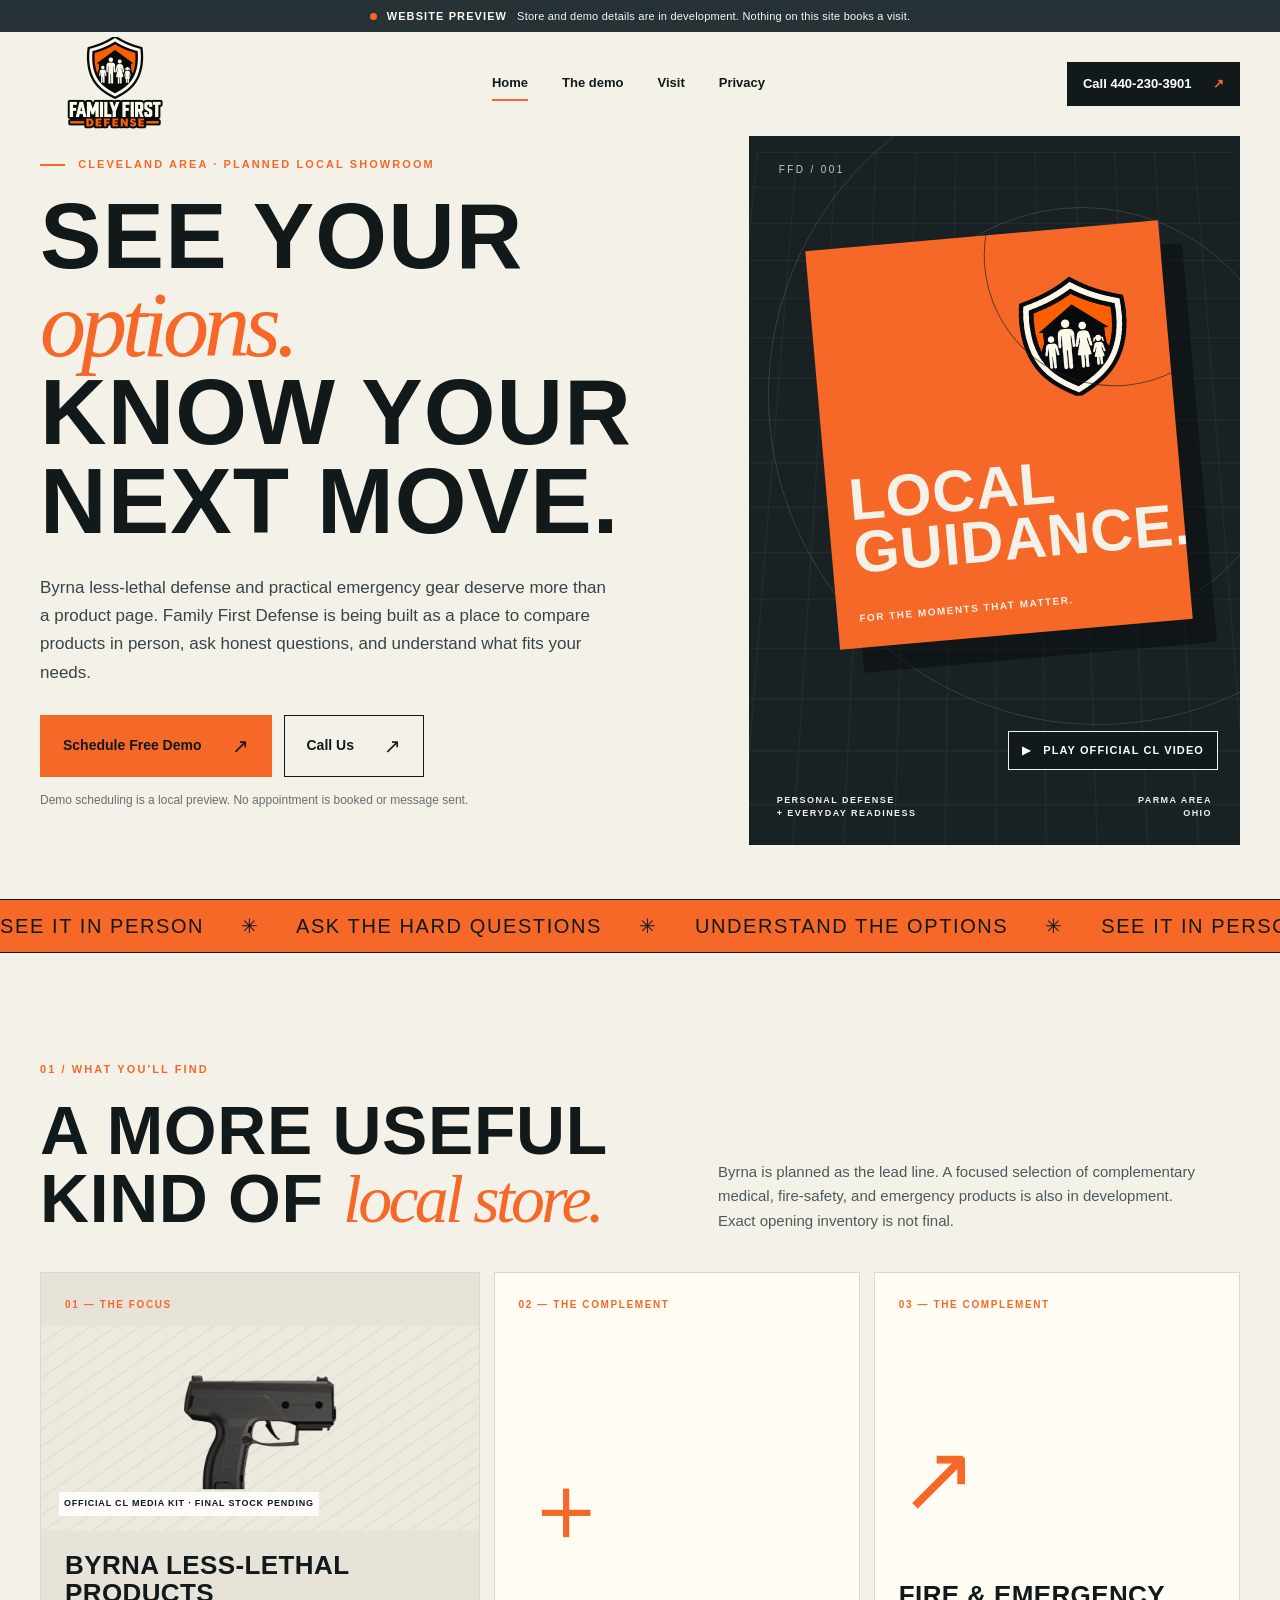
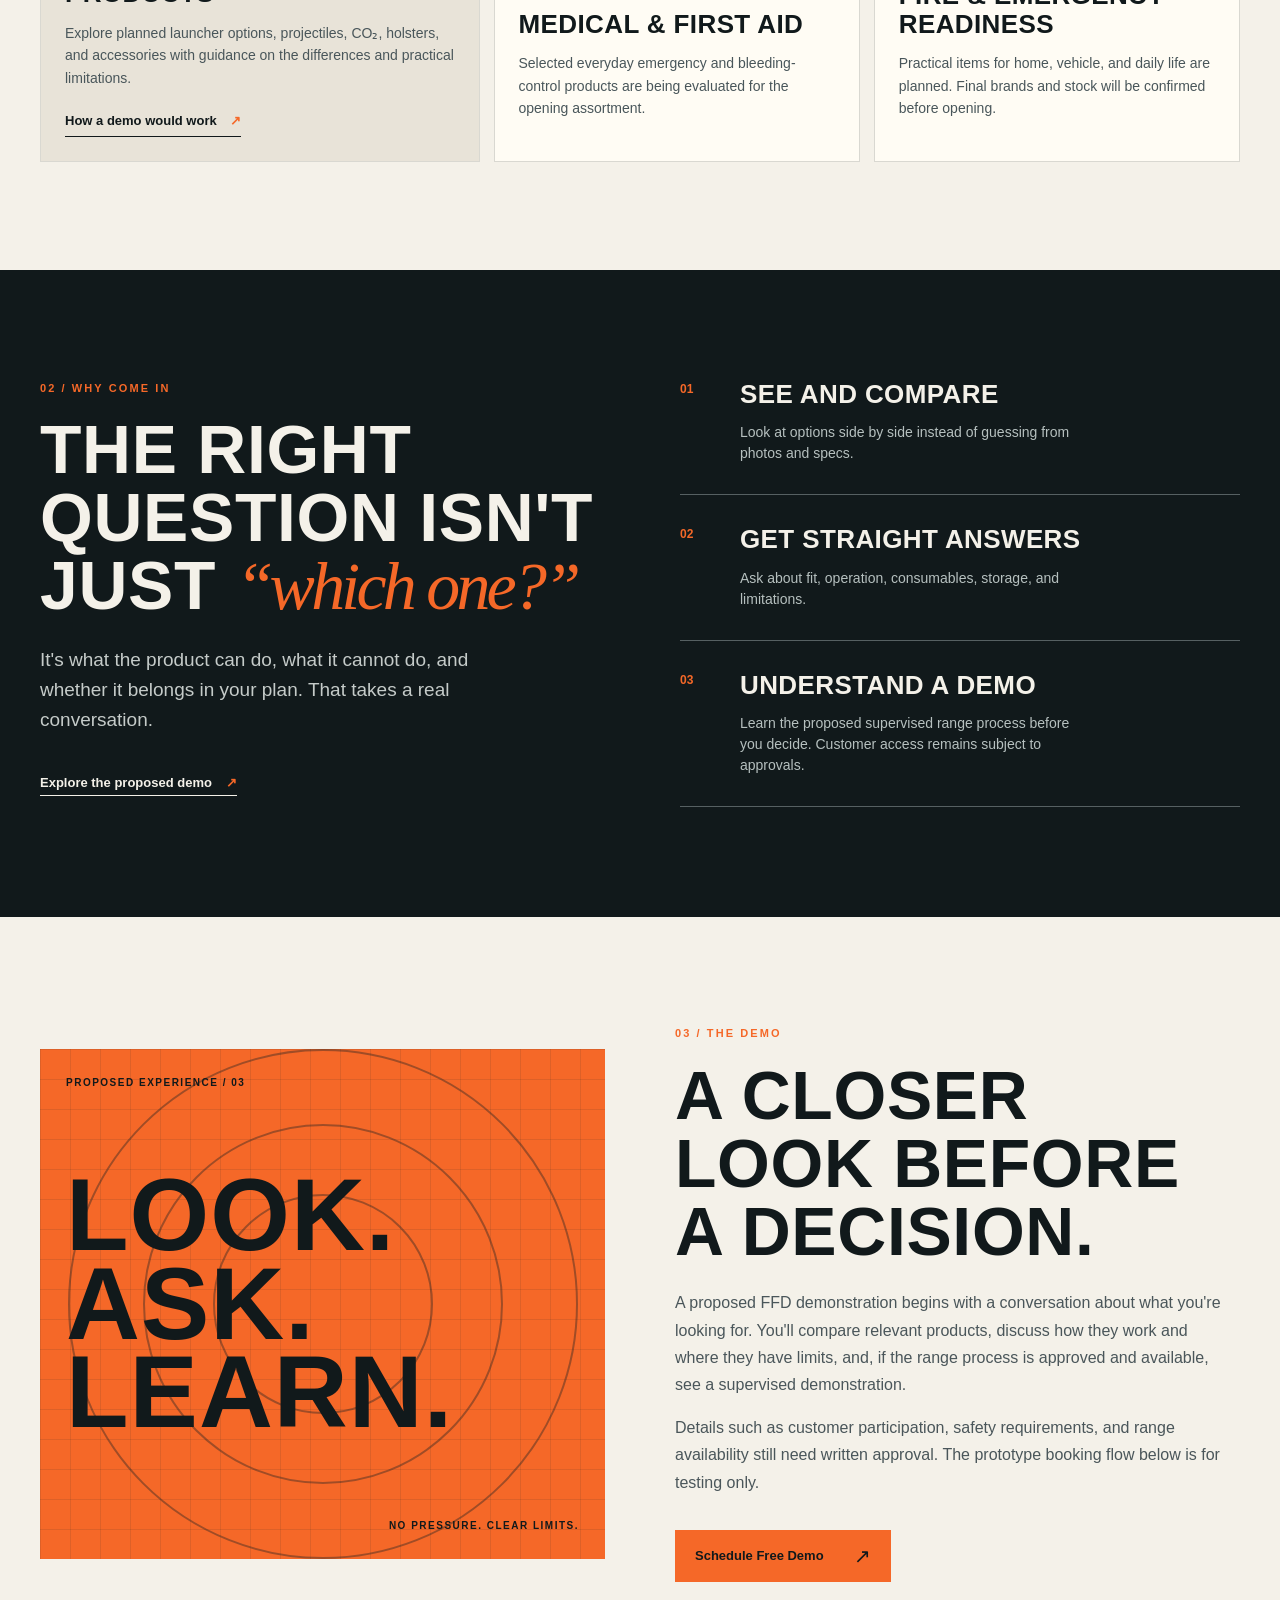
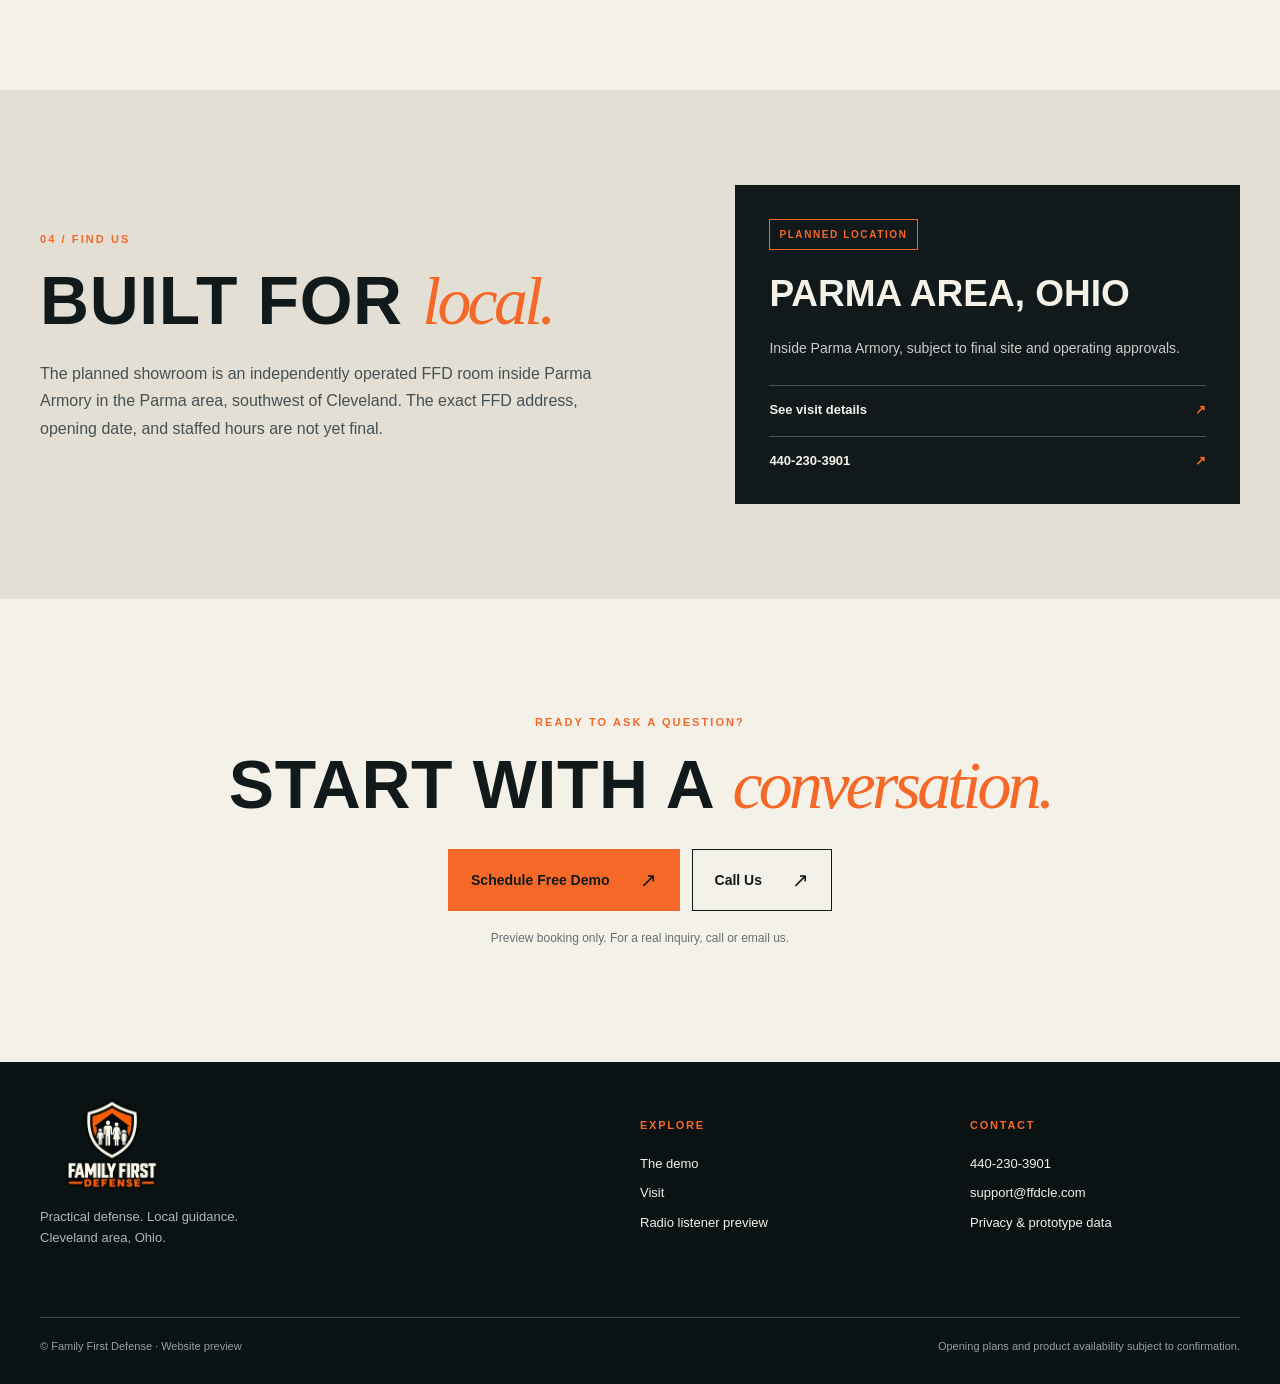
==== index.html @ 0f78b543 "Add public FFD preview site" ====
<!doctype html>
<html lang="en">
<head>
  <meta charset="utf-8">
  <meta name="viewport" content="width=device-width, initial-scale=1">
  <meta name="theme-color" content="#101719">
  <meta name="robots" content="noindex,nofollow">
  <title>Family First Defense | Less-Lethal Defense in the Cleveland Area</title>
  <meta name="description" content="Explore Family First Defense, a planned Parma-area specialty store for Byrna less-lethal products and practical emergency readiness. Learn about local guidance and proposed demonstrations.">
  <link rel="icon" href="assets/logo-shield.png" type="image/png">
  <link rel="stylesheet" href="styles.css">
  <script src="app.js" defer></script>
</head>
<body data-page="home">
  <a class="skip-link" href="#main">Skip to content</a>
  <div class="preview-bar"><span class="preview-dot"></span><strong>Website preview</strong><span>Store and demo details are in development. Nothing on this site books a visit.</span></div>
  <header class="site-header wrap">
    <a class="brand" href="./" aria-label="Family First Defense home"><img src="assets/logo-lockup.webp" width="150" height="100" alt="Family First Defense"></a>
    <nav class="desktop-nav" aria-label="Main navigation"><a aria-current="page" href="./">Home</a><a href="demo/">The demo</a><a href="visit/">Visit</a><a href="privacy/">Privacy</a></nav>
    <a class="header-phone" href="tel:+14402303901">Call 440-230-3901 <span aria-hidden="true">↗</span></a>
    <button class="menu-button" type="button" aria-expanded="false" aria-controls="mobile-nav">Menu <span aria-hidden="true">☰</span></button>
  </header>
  <nav id="mobile-nav" class="mobile-nav" aria-label="Mobile navigation" hidden><a href="./">Home</a><a href="demo/">The demo</a><a href="visit/">Visit</a><a href="privacy/">Privacy</a><a href="tel:+14402303901">Call us</a></nav>
  <main id="main">
    <section class="hero wrap" aria-labelledby="hero-title">
      <div class="hero-copy">
        <p class="eyebrow"><span class="eyebrow-line"></span> CLEVELAND AREA · PLANNED LOCAL SHOWROOM</p>
        <h1 id="hero-title">See your<br><em>options.</em><br>Know your next move.</h1>
        <p class="hero-intro">Byrna less-lethal defense and practical emergency gear deserve more than a product page. Family First Defense is being built as a place to compare products in person, ask honest questions, and understand what fits your needs.</p>
        <div class="hero-actions"><button class="button button-primary button-xl" type="button" data-demo-open>Schedule Free Demo <span aria-hidden="true">↗</span></button><a class="button button-outline button-xl" href="tel:+14402303901">Call Us <span aria-hidden="true">↗</span></a></div>
        <p class="micro-note">Demo scheduling is a local preview. No appointment is booked or message sent.</p>
      </div>
      <div class="hero-art" aria-label="Family First Defense shield and preview concept graphic" role="img">
        <div class="hero-art-grid"></div><div class="hero-art-circle circle-one"></div><div class="hero-art-circle circle-two"></div>
        <span class="art-index">FFD / 001</span>
        <div class="hero-art-card"><img src="assets/logo-shield.png" width="220" height="220" alt=""><strong>LOCAL<br>GUIDANCE.</strong><span>FOR THE MOMENTS THAT MATTER.</span></div>
        <div class="hero-art-bottom"><span>PERSONAL DEFENSE<br>+ EVERYDAY READINESS</span><span>PARMA AREA<br>OHIO</span></div>
        <button class="hero-video-toggle" type="button" data-hero-video aria-label="Play official Byrna Compact Launcher video">▶ <span>PLAY OFFICIAL CL VIDEO</span></button>
      </div>
    </section>
    <div class="ticker" aria-hidden="true"><div>SEE IT IN PERSON <span>✳</span> ASK THE HARD QUESTIONS <span>✳</span> UNDERSTAND THE OPTIONS <span>✳</span> SEE IT IN PERSON <span>✳</span> ASK THE HARD QUESTIONS <span>✳</span> UNDERSTAND THE OPTIONS <span>✳</span></div></div>
    <section class="section wrap" aria-labelledby="offer-title">
      <div class="section-heading"><p class="eyebrow">01 / WHAT YOU'LL FIND</p><h2 id="offer-title">A more useful kind of <em>local store.</em></h2><p>Byrna is planned as the lead line. A focused selection of complementary medical, fire-safety, and emergency products is also in development. Exact opening inventory is not final.</p></div>
      <div class="offer-grid">
        <article class="offer-card offer-feature"><span class="card-number">01 — THE FOCUS</span><div class="product-visual"><img class="byrna-product" src="assets/byrna-cl-profile.webp" alt="Byrna Compact Launcher black profile, manufacturer marketing image" loading="lazy"><span>OFFICIAL CL MEDIA KIT · FINAL STOCK PENDING</span></div><h3>Byrna less-lethal products</h3><p>Explore planned launcher options, projectiles, CO₂, holsters, and accessories with guidance on the differences and practical limitations.</p><a href="demo/">How a demo would work <span aria-hidden="true">↗</span></a></article>
        <article class="offer-card"><span class="card-number">02 — THE COMPLEMENT</span><div class="card-icon" aria-hidden="true">＋</div><h3>Medical &amp; first aid</h3><p>Selected everyday emergency and bleeding-control products are being evaluated for the opening assortment.</p></article>
        <article class="offer-card"><span class="card-number">03 — THE COMPLEMENT</span><div class="card-icon" aria-hidden="true">↗</div><h3>Fire &amp; emergency readiness</h3><p>Practical items for home, vehicle, and daily life are planned. Final brands and stock will be confirmed before opening.</p></article>
      </div>
    </section>
    <section class="contrast-section" aria-labelledby="difference-title"><div class="wrap difference-layout"><div><p class="eyebrow">02 / WHY COME IN</p><h2 id="difference-title">The right question isn't just <em>“which one?”</em></h2><p class="large-copy">It's what the product can do, what it cannot do, and whether it belongs in your plan. That takes a real conversation.</p><a class="text-link light" href="demo/">Explore the proposed demo <span aria-hidden="true">↗</span></a></div><div class="difference-list"><div><span>01</span><div><h3>See and compare</h3><p>Look at options side by side instead of guessing from photos and specs.</p></div></div><div><span>02</span><div><h3>Get straight answers</h3><p>Ask about fit, operation, consumables, storage, and limitations.</p></div></div><div><span>03</span><div><h3>Understand a demo</h3><p>Learn the proposed supervised range process before you decide. Customer access remains subject to approvals.</p></div></div></div></div></section>
    <section class="section wrap demo-teaser" aria-labelledby="demo-title"><div class="demo-graphic"><span class="graphic-corner">PROPOSED EXPERIENCE / 03</span><div class="graphic-rings"><span></span><span></span><span></span></div><b>LOOK.<br>ASK.<br>LEARN.</b><span class="graphic-footer">NO PRESSURE. CLEAR LIMITS.</span></div><div><p class="eyebrow">03 / THE DEMO</p><h2 id="demo-title">A closer look before a decision.</h2><p>A proposed FFD demonstration begins with a conversation about what you're looking for. You'll compare relevant products, discuss how they work and where they have limits, and, if the range process is approved and available, see a supervised demonstration.</p><p>Details such as customer participation, safety requirements, and range availability still need written approval. The prototype booking flow below is for testing only.</p><button class="button button-primary" type="button" data-demo-open>Schedule Free Demo <span aria-hidden="true">↗</span></button></div></section>
    <section class="visit-band" aria-labelledby="visit-title"><div class="wrap visit-band-layout"><div><p class="eyebrow">04 / FIND US</p><h2 id="visit-title">Built for <em>local.</em></h2><p>The planned showroom is an independently operated FFD room inside Parma Armory in the Parma area, southwest of Cleveland. The exact FFD address, opening date, and staffed hours are not yet final.</p></div><div class="visit-panel"><span class="status-pill">PLANNED LOCATION</span><strong>Parma area, Ohio</strong><p>Inside Parma Armory, subject to final site and operating approvals.</p><a href="visit/">See visit details <span aria-hidden="true">↗</span></a><a href="tel:+14402303901">440-230-3901 <span aria-hidden="true">↗</span></a></div></div></section>
    <section class="closing wrap"><p class="eyebrow">READY TO ASK A QUESTION?</p><h2>Start with a <em>conversation.</em></h2><div class="closing-actions"><button class="button button-primary button-xl" type="button" data-demo-open>Schedule Free Demo <span aria-hidden="true">↗</span></button><a class="button button-dark-outline button-xl" href="tel:+14402303901">Call Us <span aria-hidden="true">↗</span></a></div><p class="micro-note">Preview booking only. For a real inquiry, call or email us.</p></section>
  </main>
  <footer class="footer"><div class="wrap footer-main"><div><img src="assets/logo-lockup.webp" width="144" height="96" alt="Family First Defense"><p>Practical defense. Local guidance.<br>Cleveland area, Ohio.</p></div><div><strong>Explore</strong><a href="demo/">The demo</a><a href="visit/">Visit</a><a href="jake/">Radio listener preview</a></div><div><strong>Contact</strong><a href="tel:+14402303901">440-230-3901</a><a href="mailto:support@ffdcle.com">support@ffdcle.com</a><a href="privacy/">Privacy &amp; prototype data</a></div></div><div class="wrap footer-bottom"><span>© Family First Defense · Website preview</span><span>Opening plans and product availability subject to confirmation.</span></div></footer>
</body>
</html>
---- styles.css ----
:root{--ink:#11191b;--ink2:#253135;--cream:#f4f1e9;--paper:#fffcf4;--orange:#f56828;--orange2:#ff8d50;--muted:#647075;--line:#d9d8d1;--white:#fff;--max:1240px}
*{box-sizing:border-box}html{scroll-behavior:smooth}body{margin:0;background:var(--cream);color:var(--ink);font-family:Arial,Helvetica,sans-serif;line-height:1.5}body.modal-open{overflow:hidden}button,input,select{font:inherit}button{cursor:pointer}a{color:inherit}img{max-width:100%}[hidden]{display:none!important}::selection{background:var(--orange);color:var(--ink)}:focus-visible{outline:3px solid var(--orange);outline-offset:4px}.wrap{width:min(calc(100% - 80px),var(--max));margin-inline:auto}.skip-link{position:absolute;left:20px;top:-100px;z-index:100;background:var(--white);padding:10px}.skip-link:focus{top:8px}
.preview-bar{min-height:32px;background:#273237;color:#fbf7ee;display:flex;align-items:center;justify-content:center;gap:10px;padding:6px 20px;font-size:11px;letter-spacing:.02em;text-align:center}.preview-bar strong{text-transform:uppercase;letter-spacing:.1em}.preview-dot{width:7px;height:7px;border-radius:50%;background:var(--orange);flex:none}.site-header{height:104px;display:flex;align-items:center;justify-content:space-between;gap:32px}.brand{display:flex;align-items:center;width:150px;height:94px;overflow:hidden}.brand img{width:150px;height:100px;object-fit:contain;filter:drop-shadow(0 0 0 transparent)}.desktop-nav{display:flex;gap:34px;font-size:13px;font-weight:700}.desktop-nav a{text-decoration:none;border-bottom:2px solid transparent;padding:6px 0}.desktop-nav a:hover,.desktop-nav a[aria-current]{border-color:var(--orange)}.header-phone{font-weight:800;font-size:13px;text-decoration:none;background:var(--ink);color:var(--white);padding:12px 16px;white-space:nowrap}.header-phone span{color:var(--orange);margin-left:18px}.menu-button,.mobile-nav{display:none}
.eyebrow{font-size:11px!important;font-weight:800;letter-spacing:.19em;text-transform:uppercase;line-height:1.5;color:var(--orange);margin:0 0 20px!important}.eyebrow-line{display:inline-block;width:25px;border-top:2px solid currentColor;vertical-align:middle;margin-right:8px}.hero{min-height:660px;display:grid;grid-template-columns:1.15fr .85fr;align-items:stretch;gap:44px;padding-bottom:54px}.hero-copy{align-self:center;padding:20px 0 36px}.hero h1,.page-hero h1,.radio-hero h1{font-family:Impact,'Arial Narrow',Arial,sans-serif;text-transform:uppercase;letter-spacing:.012em;line-height:.96;font-weight:900;margin:0;max-width:760px}.hero h1{font-size:clamp(64px,7.2vw,112px)}h1 em,h2 em{font-family:Georgia,serif;text-transform:none;font-weight:400;letter-spacing:-.055em;color:var(--orange);font-style:italic}.hero-intro{font-size:17px;max-width:580px;line-height:1.65;margin:28px 0 28px;color:#384448}.hero-actions,.page-actions,.closing-actions{display:flex;gap:12px;flex-wrap:wrap}.button{border:1.5px solid transparent;display:inline-flex;align-items:center;justify-content:space-between;gap:30px;min-height:52px;padding:13px 19px;text-decoration:none;font-weight:800;font-size:13px;line-height:1.2;transition:transform .18s,background .18s,color .18s}.button:hover{transform:translateY(-2px)}.button span{font-size:20px;font-weight:400;line-height:0}.button-xl{min-height:62px;padding:18px 22px;font-size:14px}.button-primary{background:var(--orange);color:var(--ink)}.button-primary:hover{background:var(--orange2)}.button-outline{border-color:var(--ink);color:var(--ink);background:transparent}.button-outline:hover,.button-dark-outline:hover{background:var(--ink);color:var(--white)}.button-dark-outline{border-color:var(--ink);color:var(--ink);background:transparent}.micro-note{font-size:12px;color:var(--muted);margin:14px 0 0}.hero-art{min-height:610px;position:relative;overflow:hidden;background:#182124;color:var(--cream)}.hero-art-grid{position:absolute;inset:0;background-image:linear-gradient(#ffffff0c 1px,transparent 1px),linear-gradient(90deg,#ffffff0c 1px,transparent 1px);background-size:41px 41px;transform:perspective(500px) rotateX(10deg) scale(1.1)}.hero-art-circle{position:absolute;border:1px solid #e9e9db26;border-radius:50%;aspect-ratio:1}.circle-one{width:660px;left:4%;top:-10%}.circle-two{width:420px;left:25%;top:10%}.art-index{position:absolute;top:26px;left:30px;font-size:10px;letter-spacing:.24em;color:#c7ccc8}.hero-art-card{position:absolute;width:72%;min-height:400px;top:14%;left:15%;background:var(--orange);transform:rotate(-5deg);box-shadow:22px 25px 0 #080c0d80;padding:22px;display:flex;align-items:flex-start;flex-direction:column;justify-content:space-between;overflow:hidden}.hero-art-card::after{content:"";position:absolute;width:260px;height:260px;border:1px solid #1b2424aa;border-radius:50%;right:-85px;top:-100px}.hero-art-card img{width:46%;max-width:170px;max-height:170px;object-fit:contain;align-self:flex-end}.hero-art-card strong{font-family:Impact,'Arial Narrow',Arial,sans-serif;font-size:clamp(38px,4.6vw,68px);line-height:.9;letter-spacing:.015em}.hero-art-card>span{font-size:10px;font-weight:900;letter-spacing:.15em}.hero-art-bottom{position:absolute;bottom:24px;left:28px;right:28px;display:flex;justify-content:space-between;font-weight:800;letter-spacing:.16em;line-height:1.5;font-size:9px}.hero-art-bottom span:last-child{text-align:right}
.ticker{overflow:hidden;background:var(--orange);border-block:1px solid var(--ink);height:54px;display:flex;align-items:center;white-space:nowrap;font-family:Impact,'Arial Narrow',Arial,sans-serif;font-size:20px;letter-spacing:.08em}.ticker div{min-width:max-content;animation:marquee 32s linear infinite}.ticker span{margin:0 30px}@keyframes marquee{to{transform:translateX(-50%)}}@media(prefers-reduced-motion:reduce){.ticker div{animation:none}html{scroll-behavior:auto}}
.section{padding-block:108px}.section-heading{display:grid;grid-template-columns:1.1fr .9fr;align-items:end;column-gap:40px;margin-bottom:38px}.section-heading .eyebrow{grid-column:1/-1}.section-heading h2{margin-bottom:0}.section-heading>p:last-child{font-size:15px;color:#4d595c;max-width:480px;margin:0;line-height:1.65}h2{font-family:Impact,'Arial Narrow',Arial,sans-serif;text-transform:uppercase;font-size:clamp(46px,5.3vw,76px);font-weight:900;line-height:1;letter-spacing:.01em;margin:0 0 24px}h3{font-family:Impact,'Arial Narrow',Arial,sans-serif;text-transform:uppercase;letter-spacing:.015em;font-size:26px;line-height:1.1;margin:0 0 14px}.offer-grid{display:grid;grid-template-columns:1.2fr 1fr 1fr;gap:14px}.offer-card{min-height:435px;background:var(--paper);border:1px solid var(--line);padding:24px;display:flex;flex-direction:column}.offer-card p{font-size:14px;color:#49565a;line-height:1.6;margin:0 0 17px}.offer-card a,.text-link{margin-top:auto;text-decoration:none;border-bottom:1px solid currentColor;align-self:flex-start;font-size:13px;font-weight:800;padding:5px 0}.offer-card a span,.text-link span{color:var(--orange);margin-left:10px}.card-number{font-size:10px;letter-spacing:.16em;font-weight:900;color:var(--orange)}.offer-feature{background:#e8e3d8}.product-visual{height:205px;display:grid;place-items:center;position:relative;margin:14px -24px 20px;background:repeating-linear-gradient(145deg,#e6e1d7 0,#e6e1d7 2px,#ede9df 2px,#ede9df 14px);overflow:hidden}.product-outline{width:70%;height:90px;border:4px dashed #717978;transform:rotate(-8deg);border-radius:14px 40px 12px 12px;opacity:.5}.product-visual span{position:absolute;bottom:15px;left:18px;font-size:9px;letter-spacing:.09em;font-weight:800;background:#ffffffd9;padding:5px}.card-icon{font-family:Georgia,serif;color:var(--orange);font-size:94px;margin:auto 0 55px;line-height:1}.contrast-section{background:var(--ink);color:var(--cream)}.difference-layout{display:grid;grid-template-columns:1fr 1fr;gap:80px;padding-block:110px}.difference-layout h2{max-width:570px}.difference-layout .large-copy{font-size:19px;line-height:1.6;color:#c5cbc9;max-width:490px;margin-bottom:34px}.text-link.light{color:var(--cream)}.difference-list>div{display:grid;grid-template-columns:44px 1fr;gap:16px;padding:30px 0;border-bottom:1px solid #566062}.difference-list>div:first-child{padding-top:0}.difference-list span{font-size:12px;color:var(--orange);font-weight:900}.difference-list p{color:#b6c0bf;font-size:14px;margin:0;max-width:350px}.demo-teaser{display:grid;grid-template-columns:1fr 1fr;gap:70px;align-items:center}.demo-teaser>div:last-child p:not(.eyebrow){max-width:550px;color:#4a565a;line-height:1.7}.demo-teaser .button{margin-top:18px}.demo-graphic{height:510px;background:#f56828;position:relative;overflow:hidden;padding:26px;display:flex;flex-direction:column;justify-content:space-between}.demo-graphic::before{content:"";position:absolute;inset:0;background-image:linear-gradient(#1321251b 1px,transparent 1px),linear-gradient(90deg,#1321251b 1px,transparent 1px);background-size:30px 30px}.graphic-rings{position:absolute;inset:0;display:grid;place-items:center}.graphic-rings span{position:absolute;border:2px solid #18212462;border-radius:50%;width:220px;height:220px}.graphic-rings span:nth-child(2){width:360px;height:360px}.graphic-rings span:nth-child(3){width:510px;height:510px}.demo-graphic b{position:relative;font-family:Impact,'Arial Narrow',Arial,sans-serif;font-size:clamp(75px,8vw,116px);line-height:.86;letter-spacing:.01em;margin:auto 0}.graphic-corner,.graphic-footer{position:relative;font-size:10px;letter-spacing:.15em;font-weight:900}.graphic-footer{text-align:right}.visit-band{background:#e3dfd4}.visit-band-layout{display:grid;grid-template-columns:1fr .82fr;gap:80px;align-items:center;padding-block:95px}.visit-band p:not(.eyebrow){max-width:570px;color:#465154;line-height:1.7}.visit-panel{background:var(--ink);color:var(--cream);padding:34px;display:flex;flex-direction:column;align-items:flex-start;gap:16px}.visit-panel strong{font-family:Impact,'Arial Narrow',Arial,sans-serif;font-size:37px;text-transform:uppercase}.visit-panel p{color:#c7cdca!important;font-size:14px;margin:0 0 8px}.visit-panel a{width:100%;border-top:1px solid #495355;text-decoration:none;padding-top:14px;display:flex;justify-content:space-between;font-weight:800;font-size:13px}.visit-panel a span{color:var(--orange)}.status-pill{border:1px solid var(--orange);color:var(--orange);font-size:10px;letter-spacing:.16em;padding:7px 9px;font-weight:900}.closing{text-align:center;padding-block:115px}.closing h2{margin-bottom:30px}.closing-actions{justify-content:center}.closing .micro-note{margin-top:18px}.footer{background:#0b1214;color:var(--cream)}.footer-main{padding:55px 0;display:grid;grid-template-columns:2fr 1fr 1fr;gap:60px}.footer-main>div{display:flex;flex-direction:column;align-items:flex-start;gap:10px}.footer img{object-fit:contain;margin:-19px 0 -10px}.footer p{font-size:13px;color:#aeb8b6;line-height:1.6}.footer strong{font-size:11px;color:var(--orange);text-transform:uppercase;letter-spacing:.16em;margin-bottom:10px}.footer a{font-size:13px;text-decoration:none}.footer a:hover{text-decoration:underline}.footer-bottom{border-top:1px solid #3e494b;padding:20px 0 30px;display:flex;justify-content:space-between;color:#95a19f;font-size:11px;gap:16px}
.page-hero{padding-block:90px 100px;border-top:1px solid var(--line);max-width:var(--max)}.page-hero h1{max-width:980px;font-size:clamp(72px,9vw,128px)}.page-hero>p:not(.eyebrow){font-size:18px;line-height:1.7;color:#4b575a;max-width:670px;margin:27px 0}.steps{display:grid;grid-template-columns:repeat(4,1fr);gap:14px}.steps.three{grid-template-columns:repeat(3,1fr)}.steps article{padding:26px;min-height:290px;border:1px solid var(--line);background:var(--paper)}.steps article>span{display:block;color:var(--orange);font-size:14px;font-weight:900;margin-bottom:55px}.steps p{font-size:14px;color:#4e585a;line-height:1.6}.steps a{display:inline-block;margin-top:15px;text-decoration:none;border-bottom:1px solid currentColor;font-weight:800;font-size:13px}.detail-split{display:grid;grid-template-columns:1fr 1fr;gap:80px;padding-block:100px;align-items:center}.detail-split p:not(.eyebrow){color:#b9c3c0;line-height:1.7;max-width:560px}.note-card{background:#2b3639;padding:35px;border-top:5px solid var(--orange)}.note-card strong{font-family:Impact,'Arial Narrow',Arial,sans-serif;text-transform:uppercase;font-size:26px}.note-card p{font-size:14px!important}.video-section{display:grid;grid-template-columns:.85fr 1.15fr;gap:70px;align-items:center}.video-section p:not(.eyebrow){color:#4f5b5e;line-height:1.7}.video-placeholder{min-height:340px;background:#273237;color:var(--cream);display:flex;flex-direction:column;justify-content:center;align-items:center;text-align:center;gap:16px;padding:25px}.video-placeholder>span{border:2px solid var(--orange);width:78px;height:78px;border-radius:50%;display:grid;place-items:center;color:var(--orange);font-size:26px;padding-left:5px}.video-placeholder strong{font-family:Impact,'Arial Narrow',Arial,sans-serif;text-transform:uppercase;font-size:29px}.video-placeholder small{color:#bec8c5;max-width:250px}.visit-details{display:grid;grid-template-columns:repeat(3,1fr);gap:14px}.visit-details article{padding:28px;background:var(--paper);border-top:4px solid var(--orange);min-height:300px}.visit-details span{font-size:10px;letter-spacing:.13em;color:var(--orange);font-weight:900}.visit-details h3{margin-top:50px}.visit-details p{font-size:14px;color:#4f5a5c;line-height:1.6}.contact-stack{display:flex;flex-direction:column}.contact-stack a{border-bottom:1px solid #566163;display:grid;grid-template-columns:70px 1fr 20px;gap:14px;align-items:center;padding:24px 0;text-decoration:none}.contact-stack a span{color:var(--orange);font-size:10px;font-weight:900;letter-spacing:.1em}.contact-stack a strong{font-size:20px;overflow-wrap:anywhere}.policy{max-width:840px}.policy h2{font-size:38px;margin:40px 0 10px}.policy h2:first-child{margin-top:0}.policy p{font-size:16px;line-height:1.75;color:#3b474a}.policy a{font-weight:800}.policy-date{font-size:12px!important;color:var(--muted)!important;margin-top:40px}.radio-hero{border-top:1px solid var(--line);display:grid;grid-template-columns:1.2fr .8fr;gap:60px;align-items:center;padding-block:95px}.radio-hero h1{font-size:clamp(68px,7.3vw,106px)}.radio-hero p:not(.eyebrow):not(.micro-note){max-width:640px;font-size:17px;line-height:1.7;color:#4b585b}.radio-card{height:450px;background:var(--orange);padding:26px;display:flex;flex-direction:column;justify-content:space-between;position:relative;overflow:hidden;box-shadow:17px 18px 0 var(--ink)}.radio-card:before{content:"";width:500px;height:500px;border-radius:50%;border:1px solid #11191b80;position:absolute;top:-130px;left:80px}.radio-card span{font-size:10px;letter-spacing:.18em;font-weight:900}.radio-card strong{font-family:Impact,'Arial Narrow',Arial,sans-serif;font-size:clamp(57px,5.5vw,85px);line-height:.92;position:relative}.radio-card img{position:absolute;width:130px;right:10px;bottom:0;object-fit:contain}
/* Dialog and form */
.modal-backdrop{position:fixed;inset:0;background:#050b0ccc;z-index:50;display:grid;place-items:center;padding:20px;overflow-y:auto}.booking-dialog{position:relative;width:min(100%,690px);max-height:min(94vh,960px);overflow-y:auto;background:var(--paper);box-shadow:0 28px 100px #0008;padding:34px}.modal-close{position:absolute;right:22px;top:20px;width:38px;height:38px;border:1px solid var(--line);background:transparent;font-size:26px;line-height:1}.booking-dialog h2{font-size:50px;margin-right:38px}.modal-intro{font-size:14px;color:#546063;margin:0 0 22px;line-height:1.5}.form-grid{display:grid;grid-template-columns:1fr 1fr;gap:17px}.field{display:flex;flex-direction:column;gap:7px}.field label{font-size:12px;font-weight:800}.field input,.field select{width:100%;min-height:45px;border:1px solid #98a09e;background:#fff;padding:9px 11px;color:var(--ink);border-radius:0}.field input:focus,.field select:focus{outline:2px solid var(--orange);outline-offset:1px}.field input[aria-invalid="true"]{border-color:#ad271e}.field-full{grid-column:1/-1}.date-row{display:grid;grid-template-columns:1fr auto;gap:8px}.picker-wrap{display:flex;align-items:center}.picker-wrap input{max-width:146px;color:var(--ink)}.field-help{font-size:11px;color:#637073;margin:0}.form-errors{background:#fff1eb;color:#8e2d13;padding:10px 12px;font-size:12px;border-left:3px solid #b33716;margin:15px 0}.check-row{display:flex;align-items:flex-start;gap:10px;margin:17px 0;font-size:12px;color:#374447;line-height:1.5}.check-row input{width:17px;height:17px;flex:none;margin-top:1px;accent-color:var(--orange)}.form-footer{display:flex;gap:13px;align-items:center;margin-top:20px}.form-footer .button{min-width:190px}.form-footer span{font-size:11px;color:#5e686a}.attribution{margin:20px 0 0;background:#eeeae0;padding:11px 13px;display:flex;align-items:center;justify-content:space-between;gap:15px}.attribution p{margin:0;font-size:11px;line-height:1.5}.attribution button,.inline-button{border:0;background:transparent;color:#7d3115;text-decoration:underline;font-size:11px;font-weight:800;padding:4px;white-space:nowrap}.confirmation{padding:18px 0}.confirmation .success-icon{width:56px;height:56px;background:var(--orange);display:grid;place-items:center;font-size:26px;margin-bottom:20px}.confirmation h2{font-size:49px}.confirmation p{line-height:1.6}.confirmation dl{display:grid;grid-template-columns:110px 1fr;gap:7px 12px;background:#ebe6dc;padding:17px;margin:23px 0;font-size:13px}.confirmation dt{color:#677074}.confirmation dd{margin:0;font-weight:800;overflow-wrap:anywhere}.confirmation .button{margin-top:12px}
@media(max-width:1060px){.hero{grid-template-columns:1fr .85fr;gap:26px}.hero h1{font-size:clamp(65px,7vw,83px)}.hero-art-card strong{font-size:52px}.offer-grid{grid-template-columns:1.2fr 1fr}.offer-card:last-child{grid-column:1/-1;min-height:230px}.offer-card:last-child .card-icon{display:none}.difference-layout,.demo-teaser,.visit-band-layout{gap:40px}}
@media(max-width:760px){.wrap{width:min(calc(100% - 34px),var(--max))}.preview-bar{justify-content:flex-start;font-size:10px}.preview-bar span:last-child{display:none}.site-header{height:80px}.brand{width:112px;height:75px}.brand img{width:112px;height:75px}.desktop-nav,.header-phone{display:none}.menu-button{display:flex;align-items:center;gap:14px;background:var(--ink);color:var(--white);border:0;padding:11px 14px;font-size:12px;font-weight:800}.menu-button span{color:var(--orange)}.mobile-nav:not([hidden]){display:flex;flex-direction:column;background:var(--ink);color:var(--white);padding:10px 17px;position:absolute;z-index:20;left:0;right:0}.mobile-nav a{text-decoration:none;padding:13px 5px;border-bottom:1px solid #455052;font-size:14px}.hero{grid-template-columns:1fr;gap:22px;padding-bottom:22px}.hero-copy{padding:28px 0 0}.hero h1{font-size:clamp(60px,13vw,93px)}.hero-intro{font-size:15px;margin:23px 0}.hero-actions .button{flex:1 1 190px}.hero-art{min-height:440px}.hero-art-card{min-height:310px;width:66%;left:17%;top:15%}.hero-art-card strong{font-size:clamp(38px,7vw,56px)}.hero-art-card img{max-width:100px}.ticker{height:48px;font-size:18px}.section{padding-block:70px}.section-heading{display:block}.section-heading>p:last-child{margin-top:20px}.offer-grid{grid-template-columns:1fr}.offer-card,.offer-card:last-child{grid-column:auto;min-height:0}.offer-card:not(.offer-feature){min-height:230px}.offer-card .card-icon{font-size:65px;margin:30px 0 20px}.offer-card:last-child .card-icon{display:block}.difference-layout,.demo-teaser,.visit-band-layout,.detail-split,.video-section,.radio-hero{grid-template-columns:1fr;gap:35px}.difference-layout,.detail-split{padding-block:70px}.difference-list>div{padding:22px 0}.demo-graphic{height:410px}.demo-teaser{gap:42px}.visit-band-layout{padding-block:70px}.closing{padding-block:78px}.footer-main{grid-template-columns:1fr 1fr;gap:30px}.footer-main>div:first-child{grid-column:1/-1}.footer-bottom{flex-direction:column}.page-hero{padding-block:65px 70px}.page-hero h1,.radio-hero h1{font-size:clamp(60px,11vw,84px)}.page-hero>p:not(.eyebrow){font-size:16px}.steps,.steps.three,.visit-details{grid-template-columns:1fr 1fr}.steps article{min-height:240px}.radio-hero{padding-block:65px}.radio-card{height:360px}.radio-card strong{font-size:70px}.contact-stack a strong{font-size:16px}}
@media(max-width:520px){.hero h1{font-size:clamp(57px,14vw,75px)}.hero-art{min-height:360px}.hero-art-card{min-height:270px}.hero-art-card strong{font-size:38px}.hero-art-bottom{font-size:7px}.hero-art-card>span{font-size:8px}.hero-actions,.closing-actions,.page-actions{flex-direction:column}.hero-actions .button,.closing-actions .button,.page-actions .button{width:100%;flex:auto}.section-heading h2,h2{font-size:clamp(43px,11vw,61px)}.steps,.steps.three,.visit-details{grid-template-columns:1fr}.steps article{min-height:0}.steps article>span{margin-bottom:35px}.visit-details article{min-height:0}.visit-details h3{margin-top:35px}.demo-graphic{height:350px}.demo-graphic b{font-size:74px}.footer-main{grid-template-columns:1fr}.footer-main>div:first-child{grid-column:auto}.radio-card{height:330px}.radio-card strong{font-size:59px}.booking-dialog{padding:22px;max-height:96vh}.booking-dialog h2,.confirmation h2{font-size:40px}.form-grid{grid-template-columns:1fr;gap:12px}.field-full{grid-column:auto}.date-row{grid-template-columns:1fr}.picker-wrap input{max-width:none}.form-footer{flex-direction:column;align-items:stretch}.form-footer .button{width:100%}.confirmation dl{grid-template-columns:85px 1fr}}

/* Media assets stay optional: the graphic remains useful without a network connection. */
.product-visual .byrna-product{position:absolute;inset:0;width:100%;height:100%;object-fit:contain;mix-blend-mode:multiply;padding:9px}.hero-video-toggle{position:absolute;z-index:3;right:22px;bottom:75px;border:1px solid #f5eee1;background:#11191be8;color:#fff;padding:10px 13px;display:flex;align-items:center;gap:12px;font-size:11px;font-weight:900;letter-spacing:.1em}.hero-video-toggle:hover{background:var(--orange);color:var(--ink)}.hero-video-toggle span{white-space:nowrap}.hero-video-player{position:absolute;z-index:4;inset:0;background:#11191b;display:grid;place-items:center}.hero-video-player video{width:100%;height:100%;object-fit:contain}.hero-video-player button{position:absolute;top:14px;right:14px;border:0;background:var(--orange);padding:8px 12px;font-size:12px;font-weight:800}.video-gallery{grid-column:1/-1;display:grid;grid-template-columns:repeat(2,1fr);gap:16px;margin-top:18px}.video-card{background:var(--ink);color:var(--cream);min-width:0}.video-stage{aspect-ratio:16/9;position:relative;background:radial-gradient(circle at 68% 35%,#f5682860 0,#f5682860 8%,transparent 36%),repeating-linear-gradient(145deg,#273336 0,#273336 2px,#1a2427 2px,#1a2427 25px);display:grid;place-items:center}.video-stage iframe{border:0;width:100%;height:100%}.video-stage button{border:2px solid var(--orange);border-radius:50%;width:75px;height:75px;background:#11191beb;color:var(--orange);font-size:30px;padding-left:6px}.video-stage button:hover{background:var(--orange);color:var(--ink)}.video-card-copy{padding:18px 20px 22px}.video-card-copy span{color:var(--orange);font-size:10px;letter-spacing:.13em;font-weight:900}.video-card-copy h3{font-size:25px;margin:8px 0}.video-card-copy p{font-size:12px!important;color:#c2cac7!important;margin:0 0 12px}.video-card-copy a{font-size:12px;color:var(--cream)}.visually-hidden{position:absolute!important;width:1px!important;height:1px!important;padding:0!important;margin:-1px!important;overflow:hidden!important;clip:rect(0,0,0,0)!important;white-space:nowrap!important;border:0!important}
@media(max-width:760px){.video-gallery{grid-template-columns:1fr}.hero-video-toggle{bottom:65px}}
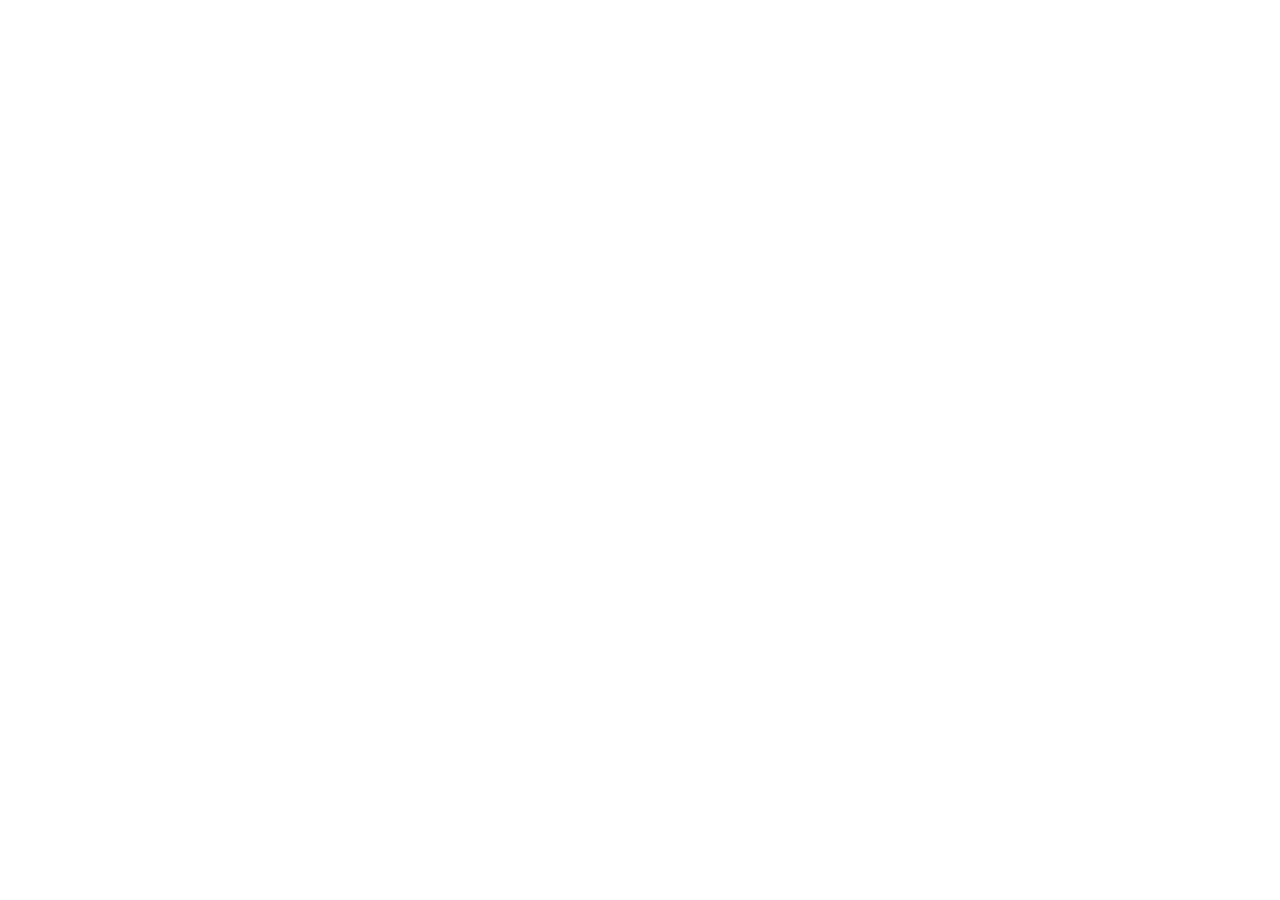
==== commit 0da49adf: "Retire old preview and direct all routes to current landing page" ====
--- a/index.html
+++ b/index.html
@@ -1,57 +1,20 @@
 <!doctype html>
 <html lang="en">
-<head>
-  <meta charset="utf-8">
-  <meta name="viewport" content="width=device-width, initial-scale=1">
-  <meta name="theme-color" content="#101719">
-  <meta name="robots" content="noindex,nofollow">
-  <title>Family First Defense | Less-Lethal Defense in the Cleveland Area</title>
-  <meta name="description" content="Explore Family First Defense, a planned Parma-area specialty store for Byrna less-lethal products and practical emergency readiness. Learn about local guidance and proposed demonstrations.">
-  <link rel="icon" href="assets/logo-shield.png" type="image/png">
-  <link rel="stylesheet" href="styles.css">
-  <script src="app.js" defer></script>
-</head>
-<body data-page="home">
-  <a class="skip-link" href="#main">Skip to content</a>
-  <div class="preview-bar"><span class="preview-dot"></span><strong>Website preview</strong><span>Store and demo details are in development. Nothing on this site books a visit.</span></div>
-  <header class="site-header wrap">
-    <a class="brand" href="./" aria-label="Family First Defense home"><img src="assets/logo-lockup.webp" width="150" height="100" alt="Family First Defense"></a>
-    <nav class="desktop-nav" aria-label="Main navigation"><a aria-current="page" href="./">Home</a><a href="demo/">The demo</a><a href="visit/">Visit</a><a href="privacy/">Privacy</a></nav>
-    <a class="header-phone" href="tel:+14402303901">Call 440-230-3901 <span aria-hidden="true">↗</span></a>
-    <button class="menu-button" type="button" aria-expanded="false" aria-controls="mobile-nav">Menu <span aria-hidden="true">☰</span></button>
-  </header>
-  <nav id="mobile-nav" class="mobile-nav" aria-label="Mobile navigation" hidden><a href="./">Home</a><a href="demo/">The demo</a><a href="visit/">Visit</a><a href="privacy/">Privacy</a><a href="tel:+14402303901">Call us</a></nav>
-  <main id="main">
-    <section class="hero wrap" aria-labelledby="hero-title">
-      <div class="hero-copy">
-        <p class="eyebrow"><span class="eyebrow-line"></span> CLEVELAND AREA · PLANNED LOCAL SHOWROOM</p>
-        <h1 id="hero-title">See your<br><em>options.</em><br>Know your next move.</h1>
-        <p class="hero-intro">Byrna less-lethal defense and practical emergency gear deserve more than a product page. Family First Defense is being built as a place to compare products in person, ask honest questions, and understand what fits your needs.</p>
-        <div class="hero-actions"><button class="button button-primary button-xl" type="button" data-demo-open>Schedule Free Demo <span aria-hidden="true">↗</span></button><a class="button button-outline button-xl" href="tel:+14402303901">Call Us <span aria-hidden="true">↗</span></a></div>
-        <p class="micro-note">Demo scheduling is a local preview. No appointment is booked or message sent.</p>
-      </div>
-      <div class="hero-art" aria-label="Family First Defense shield and preview concept graphic" role="img">
-        <div class="hero-art-grid"></div><div class="hero-art-circle circle-one"></div><div class="hero-art-circle circle-two"></div>
-        <span class="art-index">FFD / 001</span>
-        <div class="hero-art-card"><img src="assets/logo-shield.png" width="220" height="220" alt=""><strong>LOCAL<br>GUIDANCE.</strong><span>FOR THE MOMENTS THAT MATTER.</span></div>
-        <div class="hero-art-bottom"><span>PERSONAL DEFENSE<br>+ EVERYDAY READINESS</span><span>PARMA AREA<br>OHIO</span></div>
-        <button class="hero-video-toggle" type="button" data-hero-video aria-label="Play official Byrna Compact Launcher video">▶ <span>PLAY OFFICIAL CL VIDEO</span></button>
-      </div>
-    </section>
-    <div class="ticker" aria-hidden="true"><div>SEE IT IN PERSON <span>✳</span> ASK THE HARD QUESTIONS <span>✳</span> UNDERSTAND THE OPTIONS <span>✳</span> SEE IT IN PERSON <span>✳</span> ASK THE HARD QUESTIONS <span>✳</span> UNDERSTAND THE OPTIONS <span>✳</span></div></div>
-    <section class="section wrap" aria-labelledby="offer-title">
-      <div class="section-heading"><p class="eyebrow">01 / WHAT YOU'LL FIND</p><h2 id="offer-title">A more useful kind of <em>local store.</em></h2><p>Byrna is planned as the lead line. A focused selection of complementary medical, fire-safety, and emergency products is also in development. Exact opening inventory is not final.</p></div>
-      <div class="offer-grid">
-        <article class="offer-card offer-feature"><span class="card-number">01 — THE FOCUS</span><div class="product-visual"><img class="byrna-product" src="assets/byrna-cl-profile.webp" alt="Byrna Compact Launcher black profile, manufacturer marketing image" loading="lazy"><span>OFFICIAL CL MEDIA KIT · FINAL STOCK PENDING</span></div><h3>Byrna less-lethal products</h3><p>Explore planned launcher options, projectiles, CO₂, holsters, and accessories with guidance on the differences and practical limitations.</p><a href="demo/">How a demo would work <span aria-hidden="true">↗</span></a></article>
-        <article class="offer-card"><span class="card-number">02 — THE COMPLEMENT</span><div class="card-icon" aria-hidden="true">＋</div><h3>Medical &amp; first aid</h3><p>Selected everyday emergency and bleeding-control products are being evaluated for the opening assortment.</p></article>
-        <article class="offer-card"><span class="card-number">03 — THE COMPLEMENT</span><div class="card-icon" aria-hidden="true">↗</div><h3>Fire &amp; emergency readiness</h3><p>Practical items for home, vehicle, and daily life are planned. Final brands and stock will be confirmed before opening.</p></article>
-      </div>
-    </section>
-    <section class="contrast-section" aria-labelledby="difference-title"><div class="wrap difference-layout"><div><p class="eyebrow">02 / WHY COME IN</p><h2 id="difference-title">The right question isn't just <em>“which one?”</em></h2><p class="large-copy">It's what the product can do, what it cannot do, and whether it belongs in your plan. That takes a real conversation.</p><a class="text-link light" href="demo/">Explore the proposed demo <span aria-hidden="true">↗</span></a></div><div class="difference-list"><div><span>01</span><div><h3>See and compare</h3><p>Look at options side by side instead of guessing from photos and specs.</p></div></div><div><span>02</span><div><h3>Get straight answers</h3><p>Ask about fit, operation, consumables, storage, and limitations.</p></div></div><div><span>03</span><div><h3>Understand a demo</h3><p>Learn the proposed supervised range process before you decide. Customer access remains subject to approvals.</p></div></div></div></div></section>
-    <section class="section wrap demo-teaser" aria-labelledby="demo-title"><div class="demo-graphic"><span class="graphic-corner">PROPOSED EXPERIENCE / 03</span><div class="graphic-rings"><span></span><span></span><span></span></div><b>LOOK.<br>ASK.<br>LEARN.</b><span class="graphic-footer">NO PRESSURE. CLEAR LIMITS.</span></div><div><p class="eyebrow">03 / THE DEMO</p><h2 id="demo-title">A closer look before a decision.</h2><p>A proposed FFD demonstration begins with a conversation about what you're looking for. You'll compare relevant products, discuss how they work and where they have limits, and, if the range process is approved and available, see a supervised demonstration.</p><p>Details such as customer participation, safety requirements, and range availability still need written approval. The prototype booking flow below is for testing only.</p><button class="button button-primary" type="button" data-demo-open>Schedule Free Demo <span aria-hidden="true">↗</span></button></div></section>
-    <section class="visit-band" aria-labelledby="visit-title"><div class="wrap visit-band-layout"><div><p class="eyebrow">04 / FIND US</p><h2 id="visit-title">Built for <em>local.</em></h2><p>The planned showroom is an independently operated FFD room inside Parma Armory in the Parma area, southwest of Cleveland. The exact FFD address, opening date, and staffed hours are not yet final.</p></div><div class="visit-panel"><span class="status-pill">PLANNED LOCATION</span><strong>Parma area, Ohio</strong><p>Inside Parma Armory, subject to final site and operating approvals.</p><a href="visit/">See visit details <span aria-hidden="true">↗</span></a><a href="tel:+14402303901">440-230-3901 <span aria-hidden="true">↗</span></a></div></div></section>
-    <section class="closing wrap"><p class="eyebrow">READY TO ASK A QUESTION?</p><h2>Start with a <em>conversation.</em></h2><div class="closing-actions"><button class="button button-primary button-xl" type="button" data-demo-open>Schedule Free Demo <span aria-hidden="true">↗</span></button><a class="button button-dark-outline button-xl" href="tel:+14402303901">Call Us <span aria-hidden="true">↗</span></a></div><p class="micro-note">Preview booking only. For a real inquiry, call or email us.</p></section>
-  </main>
-  <footer class="footer"><div class="wrap footer-main"><div><img src="assets/logo-lockup.webp" width="144" height="96" alt="Family First Defense"><p>Practical defense. Local guidance.<br>Cleveland area, Ohio.</p></div><div><strong>Explore</strong><a href="demo/">The demo</a><a href="visit/">Visit</a><a href="jake/">Radio listener preview</a></div><div><strong>Contact</strong><a href="tel:+14402303901">440-230-3901</a><a href="mailto:support@ffdcle.com">support@ffdcle.com</a><a href="privacy/">Privacy &amp; prototype data</a></div></div><div class="wrap footer-bottom"><span>© Family First Defense · Website preview</span><span>Opening plans and product availability subject to confirmation.</span></div></footer>
-</body>
-</html>
+  <head>
+    <meta charset="utf-8">
+    <meta name="viewport" content="width=device-width, initial-scale=1">
+    <meta name="robots" content="noindex,follow">
+    <meta http-equiv="refresh" content="0; url=https://www.ffdcle.com/">
+    <link rel="canonical" href="https://www.ffdcle.com/">
+    <title>Fine Findings &amp; Décor | Coming Soon!</title>
+    <style>body{margin:0;padding:3rem 1.5rem;background:#f5f1e8;color:#293e34;font:1rem/1.6 Arial,sans-serif}main{max-width:36rem;margin:auto}h1{font:normal 2rem/1.15 Georgia,serif}a{color:inherit;text-underline-offset:.2em}a:focus-visible{outline:3px solid #94774b;outline-offset:4px}</style>
+  </head>
+  <body>
+    <main>
+      <h1>Fine Findings &amp; Décor</h1>
+      <p>Estate &amp; Resale Service · Coming Soon!</p>
+      <p><a href="https://www.ffdcle.com/">Continue to ffdcle.com</a></p>
+      <p>Text <a href="sms:+14402303901">440-230-3901</a> for more information or a quote.</p>
+    </main>
+  </body>
+</html>
